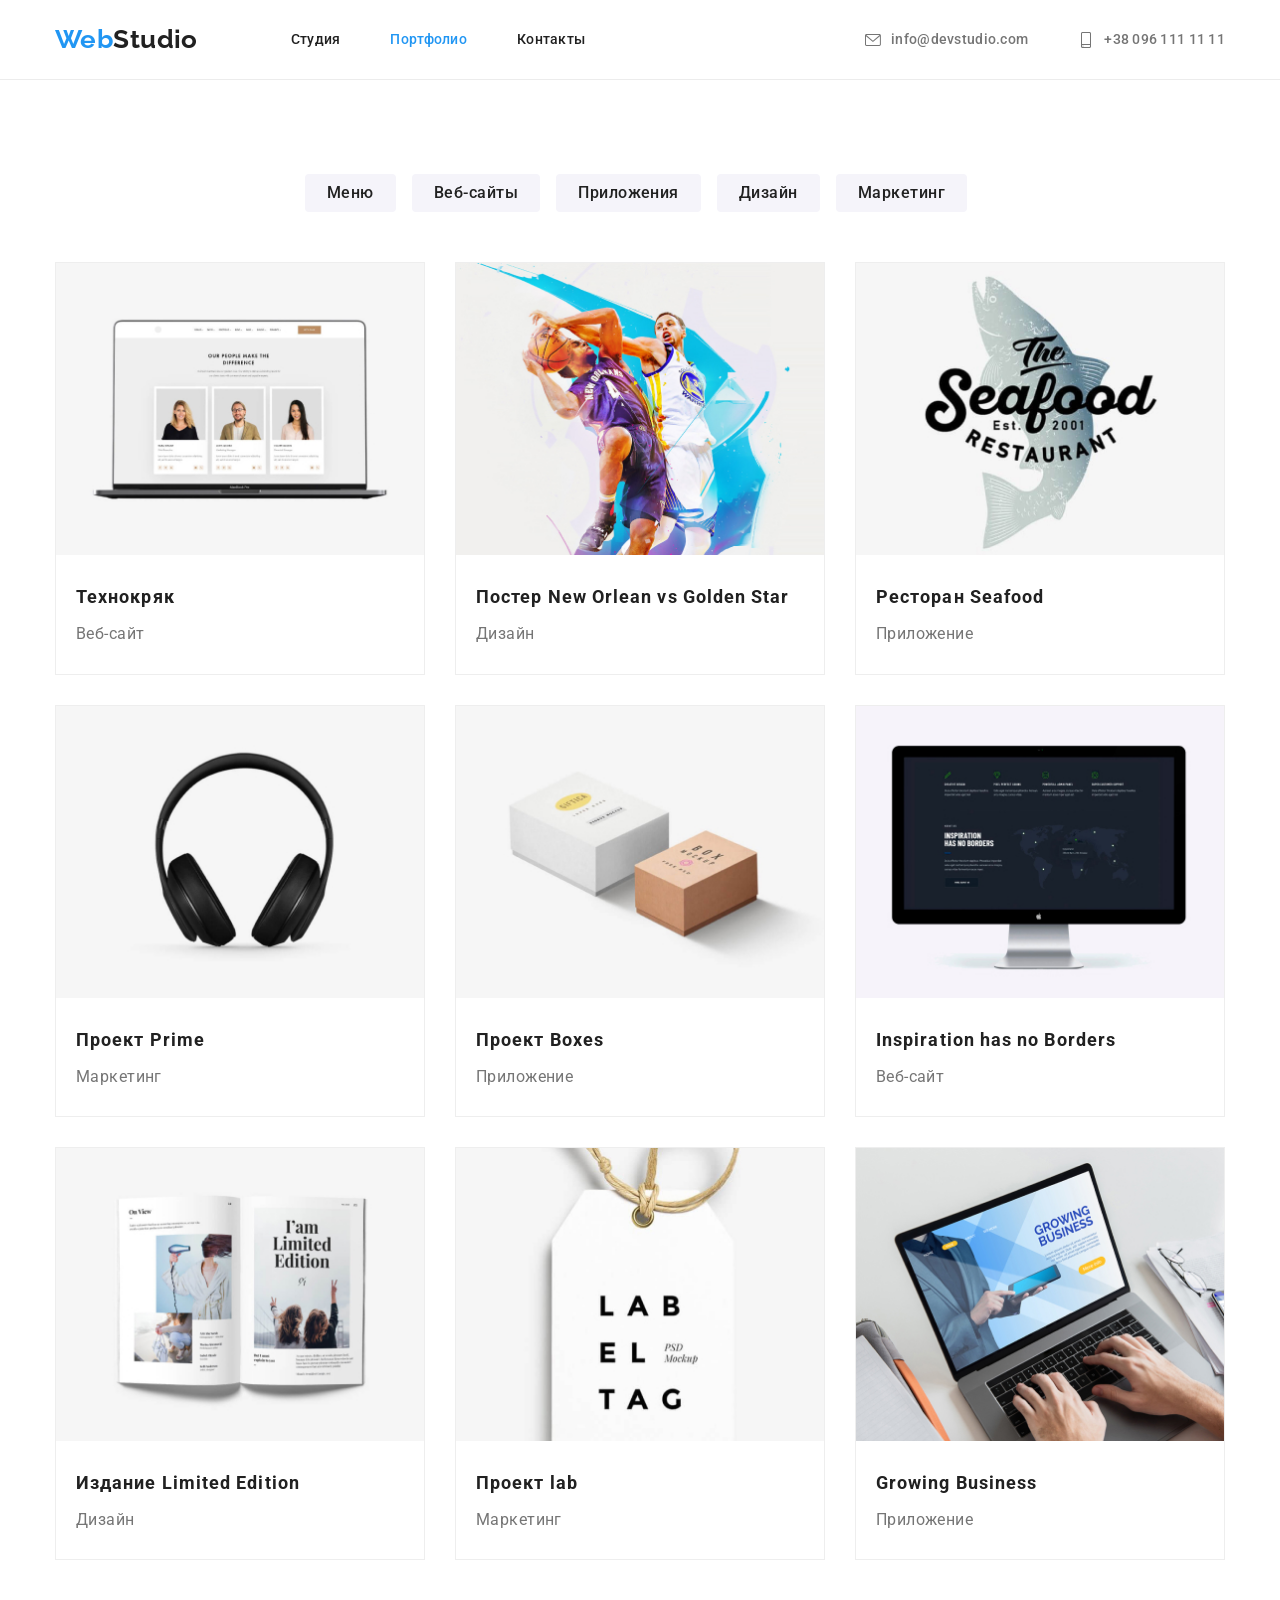
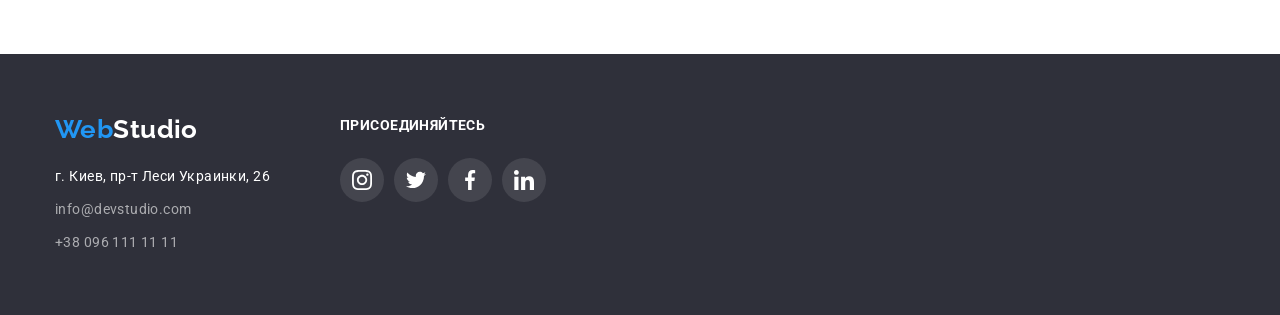
==== portfolio.html @ c25f3970 "Добавляет проэкт" ====
<!DOCTYPE html>
<html lang="ru">
  <head>
    <meta charset="UTF-8" />
    <meta name="viewport" content="width=device-width, initial-scale=1.0" />
    <title>Портфолио</title>
    <link rel="preconnect" href="https://fonts.gstatic.com" />
    <link
      href="https://fonts.googleapis.com/css2?family=Raleway:wght@700&family=Roboto:wght@400;500;700;900&display=swap"
      rel="stylesheet"
    />
    <link
      rel="stylesheet"
      href="https://cdnjs.cloudflare.com/ajax/libs/modern-normalize/1.0.0/modern-normalize.min.css"
    />
    <link rel="stylesheet" href="./css/common.css" />
    <link rel="stylesheet" href="./css/styles.css" />
  </head>
  <body>
    <header class="header-page">
      <div class="container header-container">
        <nav class="nav-container">
          <a href="./index.html" class="logo logo-for-header">Web<span class="logo-header">Studio</span></a>

          <ul class="site-nav list">
            <li class="site-nav-item"><a href="./index.html" class="link">Студия</a></li>
            <li class="site-nav-item"><a href="./portfolio.html" class="link current">Портфолио</a></li>
            <li class="site-nav-item"><a href="#" class="link">Контакты</a></li>
          </ul>
        </nav>

        <ul class="site-contacts list">
          <li class="site-contacts-item mail-with-margin">
            <a href="mailto:info@devstudio.com" class="link-contacts">
              <svg class="contact-icon">
                <use href="./img/icons/sprite.svg#icon-header-icon-envelope"></use>
              </svg>
              info@devstudio.com</a
            >
          </li>
          <li class="site-contacts-item">
            <a href="tel:+380961111111" class="link-contacts">
              <svg class="contact-icon">
                <use href="./img/icons/sprite.svg#icon-header-icon-smartphone"></use>
              </svg>
              +38 096 111 11 11</a
            >
          </li>
        </ul>
      </div>
    </header>

    <main>
      <section class="portfolio-section">
        <div class="container">
          <h1 class="visually-hidden">Портфолио</h1>
          <!-- Меню кнопок-фильтров -->
          <ul class="filter-list list">
            <li class="filter-list-item">
              <button type="button" class="button">Меню</button>
            </li>
            <li class="filter-list-item">
              <button type="button" class="button">Веб-сайты</button>
            </li>
            <li class="filter-list-item">
              <button type="button" class="button">Приложения</button>
            </li>
            <li class="filter-list-item">
              <button type="button" class="button">Дизайн</button>
            </li>
            <li class="filter-list-item">
              <button type="button" class="button">Маркетинг</button>
            </li>
          </ul>

          <!-- Список примеров работ -->

          <ul class="example-list list">
            <li class="item">
              <a href="#" class="link-card link">
                <div class="content">
                  <img
                    src="./img/portfolio-1.jpg"
                    alt="Главная страница веб-сайта"
                    width="370"
                    height="294"
                    class="img"
                  />
                </div>
                <div class="card-footer">
                  <h2 class="title">Технокряк</h2>
                  <p class="text">Веб-сайт</p>
                </div>
              </a>
            </li>
            <li class="item">
              <a href="#" class="link-card link">
                <div class="content">
                  <img
                    src="./img/portfolio-2.jpg"
                    alt="Два баскетболиста борются за мяч"
                    width="370"
                    height="294"
                    class="img"
                  />
                </div>

                <div class="card-footer">
                  <h2 class="title">Постер <span lang="en">New Orlean vs Golden Star</span></h2>
                  <p class="text">Дизайн</p>
                </div>
              </a>
            </li>
            <li class="item">
              <a href="#" class="link-card link">
                <div class="content">
                  <img
                    src="./img/portfolio-3.jpg"
                    alt="Логотип ресторана Seafood"
                    width="370"
                    height="294"
                    class="img"
                  />
                </div>
                <div class="card-footer">
                  <h2 class="title">Ресторан <span lang="en">Seafood</span></h2>
                  <p class="text">Приложение</p>
                </div>
              </a>
            </li>
            <li class="item">
              <a href="#" class="link-card link">
                <div class="content">
                  <img src="./img/portfolio-4.jpg" alt="Накладные наушники" width="370" height="294" class="img" />
                </div>
                <div class="card-footer">
                  <h2 class="title">Проект <span lang="en">Prime</span></h2>
                  <p class="text">Маркетинг</p>
                </div>
              </a>
            </li>
            <li class="item">
              <a href="#" class="link-card link">
                <div class="content">
                  <img
                    src="./img/portfolio-5.jpg"
                    alt="Одна большая и одна маленькая коробочки"
                    width="370"
                    height="294"
                    class="img"
                  />
                </div>
                <div class="card-footer">
                  <h2 class="title">Проект <span lang="en">Boxes</span></h2>
                  <p class="text">Приложение</p>
                </div>
              </a>
            </li>
            <li class="item">
              <a href="#" class="link-card link">
                <div class="content">
                  <img
                    src="./img/portfolio-6.jpg"
                    alt="Главная страница веб-сайта"
                    width="370"
                    height="294"
                    class="img"
                  />
                </div>
                <div class="card-footer">
                  <h2 class="title"><span lang="en">Inspiration has no Borders</span></h2>
                  <p class="text">Веб-сайт</p>
                </div>
              </a>
            </li>
            <li class="item">
              <a href="#" class="link-card link">
                <div class="content">
                  <img src="./img/potfolio-7.jpg" alt="Разворот книги" width="370" height="294" class="img" />
                </div>
                <div class="card-footer">
                  <h2 class="title">Издание <span lang="en">Limited Edition</span></h2>
                  <p class="text">Дизайн</p>
                </div>
              </a>
            </li>
            <li class="item">
              <a href="#" class="link-card link">
                <div class="content">
                  <img src="./img/portfolio-8.jpg" alt="Бирка" width="370" height="294" class="img" />
                </div>
                <div class="card-footer">
                  <h2 class="title">Проект <span lang="en">lab</span></h2>
                  <p class="text">Маркетинг</p>
                </div>
              </a>
            </li>
            <li class="item">
              <a href="#" class="link-card link">
                <div class="content">
                  <img
                    src="./img/portfolio-9.jpg"
                    alt="Ноутбук на котором набирают текст"
                    width="370"
                    height="294"
                    class="img"
                  />
                </div>
                <div class="card-footer">
                  <h2 lang="en" class="title">Growing Business</h2>
                  <p class="text">Приложение</p>
                </div>
              </a>
            </li>
          </ul>
        </div>
      </section>
    </main>

    <footer class="footer-page">
      <div class="container all-footer">
        <div class="footer-container">
          <a href="./index.html" class="logo logo-for-footer">Web<span class="logo-footer">Studio</span></a>
          <address class="address-container">
            <ul class="address-list list">
              <li class="address-list-item">
                <a href="https://goo.gl/maps/Ahhb2B3hDKV3ZpVi9" class="text" target="_blank" rel="noopener noreferrer"
                  >г. Киев, пр-т Леси Украинки, 26</a
                >
              </li>
              <li class="address-list-item"><a href="mailto:info@devstudio.com" class="link">info@devstudio.com</a></li>
              <li class="address-list-item"><a href="tel:+380961111111" class="link">+38 096 111 11 11</a></li>
            </ul>
          </address>
        </div>
        <div class="footer-container">
          <p class="text"><strong class="join">присоединяйтесь</strong></p>
          <ul class="social-list list">
            <li class="social-link-item">
              <a href="#" class="social-link social-footer"
                ><svg class="social-icon" width="20px" height="20px">
                  <use href="./img/icons/sprite.svg#icon-instagram"></use></svg
              ></a>
            </li>
            <li class="social-link-item">
              <a href="#" class="social-link social-footer"
                ><svg class="social-icon" width="20px" height="20px">
                  <use href="./img/icons/sprite.svg#icon-twitter"></use></svg
              ></a>
            </li>
            <li class="social-link-item">
              <a href="#" class="social-link social-footer"
                ><svg class="social-icon" width="20px" height="20px">
                  <use href="./img/icons/sprite.svg#icon-facebook"></use></svg
              ></a>
            </li>
            <li class="social-link-item">
              <a href="#" class="social-link social-footer"
                ><svg class="social-icon" width="20px" height="20px">
                  <use href="./img/icons/sprite.svg#icon-linkedin"></use></svg
              ></a>
            </li>
          </ul>
        </div>
      </div>
    </footer>
  </body>
</html>
---- css/common.css ----
body {
  background-color: var(--primary-bg-color);
  color: var(--text-main-color);

  font-family: Roboto, sans-serif;
  font-weight: 400;
  letter-spacing: 0.03em;
  font-size: 14px;
  line-height: 1.7;
}

:root {
  --text-main-color: #757575;
  --title-text-color: #212121;
  --accent-color: #2196f3;
  --primary-bg-color: #ffffff;
  --secondary-bg-color: #2f303a;
  --primary-white-color: #ffffff;
  --secondary-white-color: rgba(255, 255, 255, 0.6);
  --primary-bg-button: #f5f4fa;
  --icons-color: #afb1b8;
}

/* основной цвет фона #FFFFFF */
/* цвет основного текста #757575 */
/*вторичный цвет #212121 */
/* акцент #2196F3 */
/* белый #FFFFFF */
/*белый с прозрачностью rgba(255, 255, 255, 0.6) */
/* цвет фона шапки и футера #2F303A */
/* вторичный цвет фона #F5F4FA */
/* 1200*/

h1,
h2,
h3,
h4,
h5,
h6 {
  margin: 0;
}

ul,
ol {
  margin: 0;
  padding: 0;
}

p {
  margin: 0;
}

.img {
  display: block;
  max-width: 100%;
  height: auto;
}

.list {
  list-style: none;
}

.link {
  text-decoration: none;
}

.container {
  width: 1200px;
  padding-left: 15px;
  padding-right: 15px;
  margin-left: auto;
  margin-right: auto;
  /* outline: 2px solid tomato; */
}

/* ======== HEADER ======== */
/* ======== Site-nav ======== */

.header-page {
  padding-top: 24px;
  padding-bottom: 24px;
  border-bottom: 1px solid #ececec;
}

.container.header-container {
  display: flex;
  align-items: center;
}

.nav-container {
  display: flex;
  align-items: center;

  margin-right: auto;
}

.logo {
  color: #2196f3;
  text-decoration: none;

  font-family: Raleway;
  font-weight: 700;
  font-size: 26px;
  line-height: 1.2;
}

.logo.logo-for-header {
  margin-right: 93px;
}

.logo-header {
  color: #212121;
}

.site-nav {
  font-weight: 500;
  line-height: 1.14;
  letter-spacing: 0.02em;

  display: flex;
}

.site-nav-item {
  margin-right: 50px;
}

.site-nav-item:last-child {
  margin-right: 0;
}

.site-nav .link {
  color: var(--title-text-color);
  text-decoration: none;
  display: block;
}

.site-nav .link:hover,
.site-nav .link:focus {
  color: var(--accent-color);
}

.site-nav .link.current {
  color: var(--accent-color);
}

/* Contacts */

.site-contacts {
  font-weight: 500;
  line-height: 1.14;
  letter-spacing: 0.02em;

  display: flex;
  align-items: center;
}

.link-contacts {
  color: var(--text-main-color);
  text-decoration: none;
}

.link-contacts:hover,
.link-contacts:focus {
  color: var(--accent-color);
}

.mail-with-margin {
  margin-right: 50px;
}

.link-contacts {
  display: flex;
  justify-content: center;
  padding-top: 2px;
  padding-bottom: 2px;
}

.contact-icon {
  fill: currentColor;
  width: 16px;
  height: 16px;
  margin-right: 10px;
}

/* ======== END HEADER ======== */

/* ======== FOOTER ======== */

.container.all-footer {
  display: flex;
}

.footer-container {
  display: flex;
  flex-direction: column;
  padding-top: 60px;
  padding-bottom: 60px;
  max-width: 270px;
  margin-right: 70px;
}

.footer-container.join-container {
  padding-top: 68px;
}

.logo.logo-for-footer {
  display: flex;
  margin-bottom: 20px;
}

.logo-footer {
  color: #ffffff;
}

.footer-page {
  background-color: var(--secondary-bg-color);
}

.address-container {
  display: flex;
}

.address-list {
  font-style: normal;
  font-size: 14px;
  line-height: 1.7;

  display: flex;
  flex-direction: column;
}

.address-list-item {
  margin-bottom: 9px;
}

.address-list-item:last-child {
  margin-bottom: 0;
}

.address-list-item .text {
  color: var(--primary-white-color);
  text-decoration: none;
}

.address-list-item .link {
  color: var(--secondary-white-color);
  text-decoration: none;
}

.footer-container-social {
  display: flex;
  flex-direction: column;
  max-width: 270px;
}

.card-footer {
  padding: 24px 20px;
}

.card-footer .title {
  color: var(--title-text-color);

  font-weight: 700;
  font-size: 18px;
  line-height: 2;
  letter-spacing: 0.06em;
  margin-bottom: 4px;
  margin-top: 0;
}

.card-footer .text {
  font-size: 16px;
  line-height: 1.9;
  margin: 0;
  color: var(--text-main-color);
}

.join {
  text-transform: uppercase;
}

.footer-container > .text {
  margin-bottom: 20px;
  color: var(--primary-white-color);
}

.social-link.social-footer {
  background-color: rgba(255, 255, 255, 0.1);
  border-radius: 50%;
  color: #ffffff;
}

/* ======== END FOOTER ======== */

/* Hidden header */

.visually-hidden {
  position: absolute !important;
  clip: rect(1px 1px 1px 1px);
  clip: rect(1px, 1px, 1px, 1px);
  padding: 0 !important;
  border: 0 !important;
  height: 1px !important;
  width: 1px !important;
  overflow: hidden;
}

/* ======== END FOOTER ======== */
---- css/styles.css ----
/* ======== index.html ======== */

/* ================= HERO ================= */

.hero {
  text-align: center;

  border-color: var(--secondary-bg-color);
  background-image: linear-gradient(to right, rgba(47, 48, 58, 0.4), rgba(47, 48, 58, 0.4)), url(../img/hero.jpg);
  max-width: 1600px;
  margin-right: auto;
  margin-left: auto;
}

.hero-container {
  max-width: 700px;
  margin-left: auto;
  margin-right: auto;
  padding-bottom: 200px;
  padding-top: 200px;
}

.hero-title {
  color: #ffffff;

  font-weight: 900;
  font-size: 44px;
  line-height: 1.4;
  letter-spacing: 0.06em;
  text-transform: uppercase;

  margin-bottom: 30px;
}

.hero-button {
  color: #ffffff;
  background-color: var(--accent-color);
  box-shadow: 0px 4px 4px rgba(0, 0, 0, 0.15);
  border-radius: 4px;
  border: none;

  font-family: inherit;
  font-weight: 700;
  font-size: 16px;
  line-height: 1.9;
  letter-spacing: 0.06em;

  padding: 10px 32px;
}

/* ======== END HERO ======== */

/* ======== COMPONENTS ======== */

.section .section-title {
  color: var(--title-text-color);

  font-weight: 700;
  font-size: 36px;
  line-height: 1.17;
  text-align: center;

  margin-bottom: 50px;
}

/* ======== END COMPONENTS ======== */

/* ======== FEATURES ======== */

.section.features {
  padding-top: 94px;
  padding-bottom: 47px;
}

.feature-list {
  display: flex;
  flex-wrap: wrap;

  padding: 0;
  margin-top: -30px;
  margin-right: -30px;
  margin-bottom: 0;
}

.feature-list-item {
  flex-basis: calc(100% / 4 - 30px);
  margin-top: 30px;
  margin-right: 30px;
  width: 270px;
}

.feature-list-item:last-child {
  margin-right: 0;
}

.feature-list-item::before {
  content: '';
  display: block;
  height: 120px;
  background-color: var(--primary-bg-button);
  background-repeat: no-repeat;
  background-position: center;
  border-radius: 4px;
  margin-bottom: 30px;
}

.icon-antenna::before {
  content: '';
  background-image: url(../img/icons/features-antenna.svg);
  background-size: 66px 70px;
}

.icon-clock::before {
  content: '';
  background-image: url(../img/icons/features-clock.svg);
  background-size: 66px 70px;
}

.icon-diagram::before {
  content: '';
  background-image: url(../img/icons/features-diagram.svg);
  background-size: 66px 70px;
}

.icon-astronaut::before {
  content: '';
  background-image: url(../img/icons/features-astronaut.svg);
  background-size: 66px 70px;
}

.feature-list .title {
  color: var(--title-text-color);

  font-weight: 700;
  font-size: 14px;
  line-height: 1.14;
  text-transform: uppercase;

  margin-bottom: 10px;
}

/* ======== END FEATURES ======== */

/* ======== WORKS ======== */

.section.works {
  padding-top: 47px;
  padding-bottom: 94px;
}

.work-list {
  display: flex;
  align-items: center;
  justify-content: space-between;
  margin-top: 0;
  margin-bottom: 0;
  padding: 0;
}

.work-list-item {
  width: 370px;
}

/* ======== END WORKS ======== */

/* ======== OUR TEAM ======== */

.team-list {
  display: flex;
  flex-wrap: wrap;
  margin-top: -30px;
  margin-right: -30px;
  margin-bottom: 0;
  padding-left: 0;
}

.team-list-item {
  background-color: #ffffff;

  margin-top: 30px;
  margin-right: 30px;
  flex-basis: calc(100% / 4 - 30px);

  border-radius: 0px 0px 4px 4px;
  box-shadow: 0px 1px 3px rgba(0, 0, 0, 0.12), 0px 1px 1px rgba(0, 0, 0, 0.14), 0px 2px 1px rgba(0, 0, 0, 0.2);
}

.team-list-item:last-child {
  margin-right: 0;
}

.footer-card-team {
  padding-top: 30px;
  padding-bottom: 30px;
}

.team-list .title {
  color: var(--title-text-color);

  font-weight: 500;
  font-size: 16px;
  line-height: 1.9;
  text-align: center;

  margin-bottom: 10px;
}

.team-list .text {
  font-size: 16px;
  line-height: 1.9;
  margin-bottom: 16px;
}

.team-list-item {
  text-align: center;
}

.team-section {
  background-color: #f5f4fa;
  padding-bottom: 94px;
  padding-top: 94px;
}

/* ======== END OUR TEAM ======== */

/* ======== SOCIAL LINKS ========= */

.social-list {
  display: flex;
  justify-content: center;
}

.social-link {
  display: inline-flex;
  justify-content: center;
  align-items: center;
  color: #afb1b8;
  width: 44px;
  height: 44px;
  border-radius: 50%;
}

.social-link-item:not(:nth-last-child(1)) {
  margin-right: 10px;
}

.social-icon {
  fill: currentColor;
}

.social-link:hover,
.social-link:focus {
  color: #ffffff;
  background-color: var(--accent-color);
  border-radius: 50%;
}

/* ======== END SOCIAL LINKS ======== */

/* ======== OUR CLIENTS ======== */

.client-section {
  padding-top: 94px;
  padding-bottom: 50px;
}

.client-list {
  display: flex;
  flex-wrap: wrap;
  margin-top: -30px;
  margin-right: -30px;
}

.client-item {
  display: flex;
  margin-top: 30px;
  margin-right: 30px;
  width: 170px;
}

.client-link {
  color: var(--icons-color);
  border: 1px solid #afb1b8;
  border-radius: 4px;

  display: flex;
  justify-content: center;
  align-items: center;
  flex-basis: calc(100% / 6 - 30px);
  height: 90px;
}

.client-link:hover,
.client-link:focus {
  color: var(--accent-color);
  border: 1px solid var(--accent-color);
}

.client-icon {
  fill: currentColor;
}
/* ======== END OUR CLIENTS ======== */

/* ======== portfolio.html ======== */

.portfolio-section {
  padding-top: 94px;
  padding-bottom: 94px;
}

/* ======== FILTERS MENU ======== */

.filter-list {
  display: flex;
  justify-content: center;
  margin-bottom: 50px;
}

.filter-list-item:not(:nth-last-child(1)) {
  margin-right: 8px;
}

.button {
  color: var(--title-text-color);
  background-color: var(--primary-bg-button);

  font-family: inherit;
  font-weight: 500;
  font-size: 16px;
  line-height: 1.6;
  letter-spacing: 0.03em;
  margin-right: 8px;

  border: none;
  padding: 6px 22px;
  border-radius: 4px;
}

.button:hover,
.button:focus {
  color: var(--primary-white-color);
  background-color: var(--accent-color);
  box-shadow: 0px 3px 1px rgba(0, 0, 0, 0.1), 0px 1px 2px rgba(0, 0, 0, 0.08), 0px 2px 2px rgba(0, 0, 0, 0.12);
}

/* ======== END FILTERS MENU ======== */

/* ======== EXAMPLES ======== */

.example-list {
  display: flex;
  flex-wrap: wrap;
  margin-right: -30px;
  margin-top: -30px;
}

.item {
  margin-right: 30px;
  margin-top: 30px;
  width: calc((100% - 90px) / 3);
  border: 1px solid #eeeeee;
}

.item:hover,
.item:focus {
  box-shadow: 0px 4px 4px rgba(0, 0, 0, 0.25);
}

.example-list {
  text-decoration: none;
  color: var(--text-main-color);
}

/* ======== END EXAMPLES ======== */
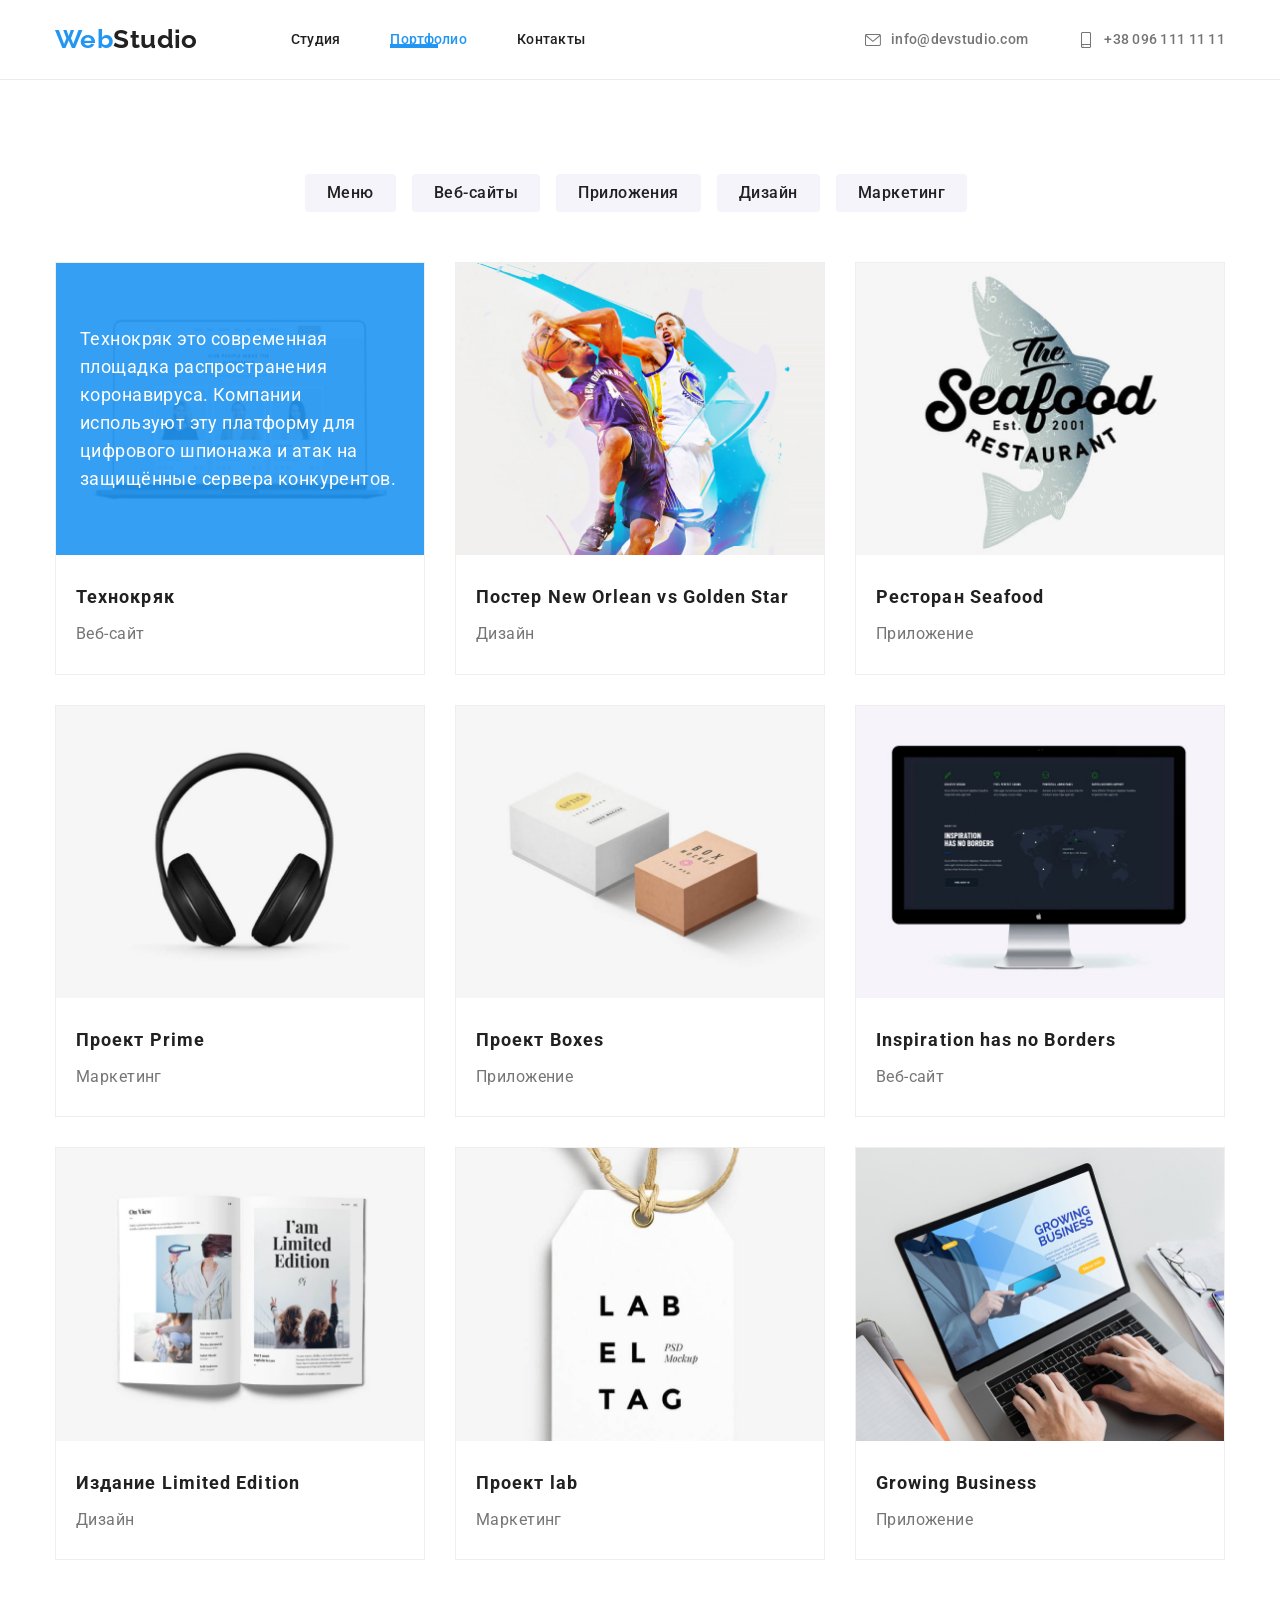
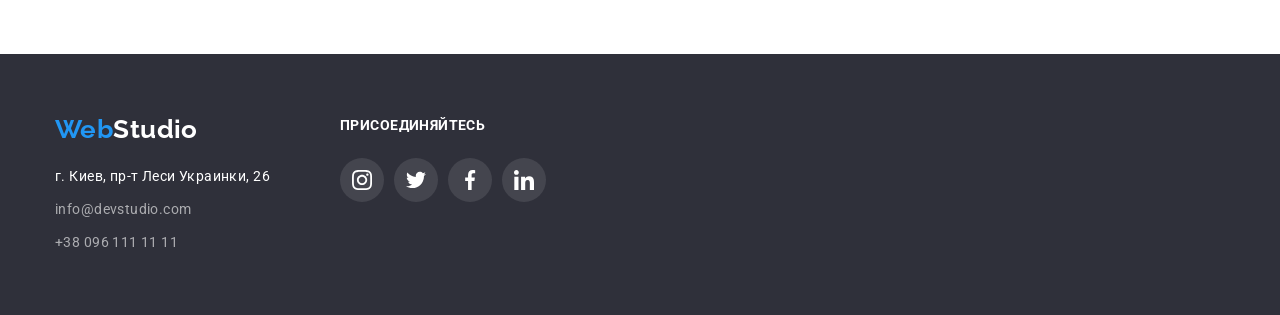
==== commit cdf40794: "Добавляет модальное окно" ====
--- a/portfolio.html
+++ b/portfolio.html
@@ -54,7 +54,9 @@
       <section class="portfolio-section">
         <div class="container">
           <h1 class="visually-hidden">Портфолио</h1>
+
           <!-- Меню кнопок-фильтров -->
+
           <ul class="filter-list list">
             <li class="filter-list-item">
               <button type="button" class="button">Меню</button>
@@ -79,13 +81,22 @@
             <li class="item">
               <a href="#" class="link-card link">
                 <div class="content">
-                  <img
-                    src="./img/portfolio-1.jpg"
-                    alt="Главная страница веб-сайта"
-                    width="370"
-                    height="294"
-                    class="img"
-                  />
+                  <!-- <div class="example-content-container"> -->
+                  <div class="example-img">
+                    <img
+                      src="./img/portfolio-1.jpg"
+                      alt="Главная страница веб-сайта"
+                      width="370"
+                      height="294"
+                      class="img"
+                    />
+                    <p class="example-content-description">
+                      Технокряк это современная площадка распространения коронавируса. Компании используют эту платформу
+                      для цифрового шпионажа и атак на защищённые сервера конкурентов.
+                    </p>
+                  </div>
+
+                  <!-- </div> -->
                 </div>
                 <div class="card-footer">
                   <h2 class="title">Технокряк</h2>
--- a/css/common.css
+++ b/css/common.css
@@ -122,6 +122,7 @@
 
 .site-nav-item {
   margin-right: 50px;
+  /* position: relative; */
 }
 
 .site-nav-item:last-child {
@@ -139,11 +140,25 @@
   color: var(--accent-color);
 }
 
-.site-nav .link.current {
+.link.current {
+  position: relative;
+  display: inline-block;
   color: var(--accent-color);
 }
 
-/* Contacts */
+.link.current::after {
+  content: '';
+  position: absolute;
+  display: block;
+  width: 48px;
+  height: 4px;
+  bottom: 0;
+  left: 0;
+  /* transform: translate(0, -100%); */
+  background-color: var(--accent-color);
+}
+
+/* ========= Contacts ========= */
 
 .site-contacts {
   font-weight: 500;
@@ -242,9 +257,14 @@
   text-decoration: none;
 }
 
-.address-list-item .link {
+.address-list-item > .link {
   color: var(--secondary-white-color);
   text-decoration: none;
+}
+
+.address-list-item > .link:hover,
+.address-list-item > .link:focus {
+  color: var(--accent-color);
 }
 
 .footer-container-social {
--- a/css/styles.css
+++ b/css/styles.css
@@ -33,6 +33,8 @@
 }
 
 .hero-button {
+  padding: 10px 32px;
+
   color: #ffffff;
   background-color: var(--accent-color);
   box-shadow: 0px 4px 4px rgba(0, 0, 0, 0.15);
@@ -44,8 +46,7 @@
   font-size: 16px;
   line-height: 1.9;
   letter-spacing: 0.06em;
-
-  padding: 10px 32px;
+  cursor: pointer;
 }
 
 /* ======== END HERO ======== */
@@ -161,6 +162,35 @@
   width: 370px;
 }
 
+.work-list-container {
+  position: relative;
+  display: flex;
+  justify-content: center;
+  align-items: flex-end;
+}
+
+.work-list-container::before {
+  content: '';
+  position: absolute;
+  left: 0;
+  bottom: 0;
+  width: 100%;
+  height: 70px;
+  background-color: rgba(47, 48, 58, 0.8);
+}
+
+.work-description {
+  position: absolute;
+  bottom: 27px;
+
+  text-transform: uppercase;
+  font-weight: 700;
+  color: var(--primary-white-color);
+  line-height: 1.143;
+
+  /* overflow-x: auto; */
+}
+
 /* ======== END WORKS ======== */
 
 /* ======== OUR TEAM ======== */
@@ -272,22 +302,21 @@
 }
 
 .client-item {
-  display: flex;
   margin-top: 30px;
   margin-right: 30px;
-  width: 170px;
+  flex-basis: calc(100% / 6 - 30px);
 }
 
 .client-link {
+  display: flex;
+  justify-content: center;
+  align-items: center;
+  width: 100%;
+  height: 90px;
+
   color: var(--icons-color);
   border: 1px solid #afb1b8;
   border-radius: 4px;
-
-  display: flex;
-  justify-content: center;
-  align-items: center;
-  flex-basis: calc(100% / 6 - 30px);
-  height: 90px;
 }
 
 .client-link:hover,
@@ -361,8 +390,12 @@
   border: 1px solid #eeeeee;
 }
 
-.item:hover,
-.item:focus {
+.link-card {
+  display: block;
+}
+
+.link-card:hover,
+.link-card:focus {
   box-shadow: 0px 4px 4px rgba(0, 0, 0, 0.25);
 }
 
@@ -371,4 +404,83 @@
   color: var(--text-main-color);
 }
 
+.example-img {
+  position: relative;
+}
+
+.example-content-description {
+  position: absolute;
+  top: 0;
+  left: 0;
+  padding: 62px 24px;
+
+  font-size: 18px;
+  line-height: 1.555;
+  color: var(--primary-white-color);
+}
+
+.example-img::before {
+  content: '';
+  display: block;
+  position: absolute;
+  top: 0;
+  left: 0;
+  width: 100%;
+  height: 100%;
+  background-color: rgba(33, 150, 243, 0.9);
+}
+
 /* ======== END EXAMPLES ======== */
+
+/* ======== MODAL WINDOW ======== */
+
+.backdrop {
+  position: fixed;
+  top: 0;
+  left: 0;
+  width: 100%;
+  height: 100%;
+  background-color: rgba(0, 0, 0, 0.2);
+}
+
+.modal {
+  position: absolute;
+  top: 0;
+  left: 0;
+  top: 50%;
+  left: 50%;
+  transform: translate(-50%, -50%);
+
+  height: 580px;
+  width: 528px;
+
+  background-color: #fff;
+}
+
+.backdrop.is-hidden {
+  visibility: hidden;
+  opacity: 0;
+  pointer-events: none;
+}
+
+.close-modal-button {
+  position: absolute;
+  top: 8px;
+  right: 8px;
+
+  display: flex;
+  justify-content: center;
+  align-items: center;
+
+  width: 30px;
+  height: 30px;
+  border-radius: 50%;
+  border: 1px solid rgba(0, 0, 0, 0.1);
+  padding: 0;
+
+  background-color: #fff;
+
+  cursor: pointer;
+}
+
+/* ======== END MODAL WINDOW ======== */
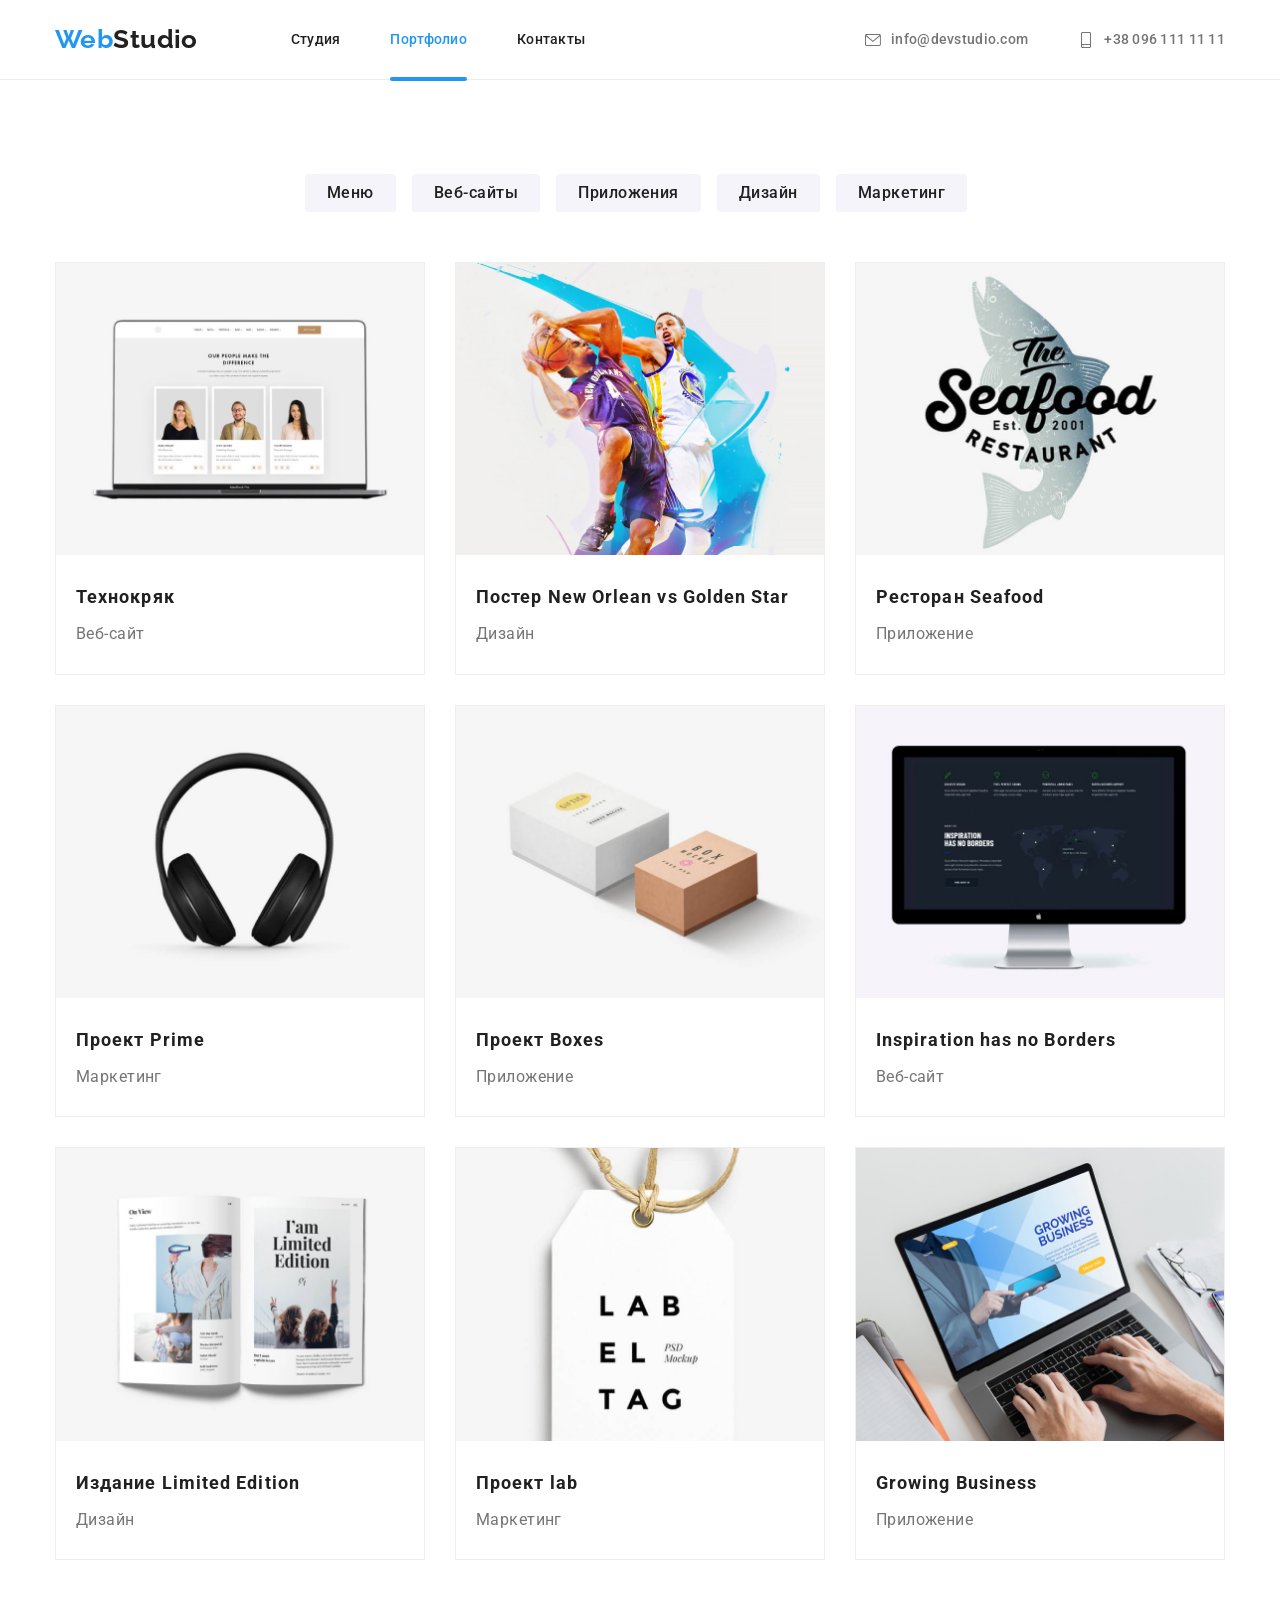
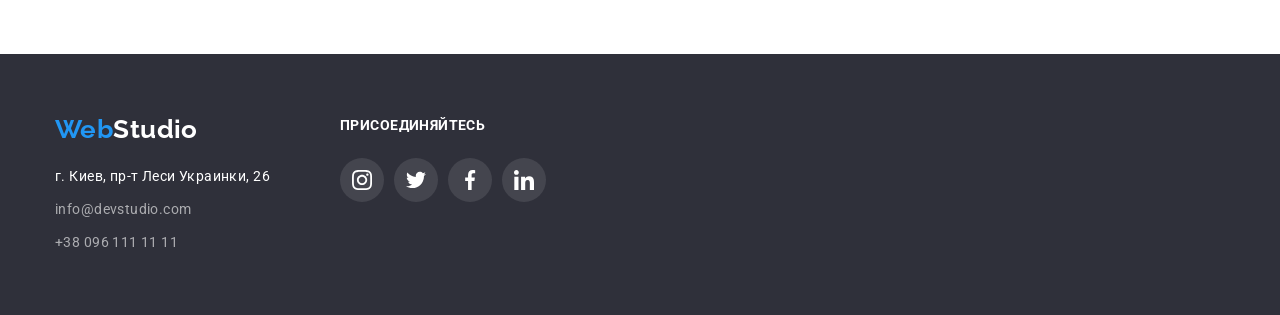
==== commit e2e13c73: "Добавляет подчеркивание текущей стр. + ховер на карточки в портфолио + модальное окно" ====
--- a/portfolio.html
+++ b/portfolio.html
@@ -81,7 +81,6 @@
             <li class="item">
               <a href="#" class="link-card link">
                 <div class="content">
-                  <!-- <div class="example-content-container"> -->
                   <div class="example-img">
                     <img
                       src="./img/portfolio-1.jpg"
@@ -95,8 +94,6 @@
                       для цифрового шпионажа и атак на защищённые сервера конкурентов.
                     </p>
                   </div>
-
-                  <!-- </div> -->
                 </div>
                 <div class="card-footer">
                   <h2 class="title">Технокряк</h2>
@@ -107,13 +104,19 @@
             <li class="item">
               <a href="#" class="link-card link">
                 <div class="content">
-                  <img
-                    src="./img/portfolio-2.jpg"
-                    alt="Два баскетболиста борются за мяч"
-                    width="370"
-                    height="294"
-                    class="img"
-                  />
+                  <div class="example-img">
+                    <img
+                      src="./img/portfolio-2.jpg"
+                      alt="Два баскетболиста борются за мяч"
+                      width="370"
+                      height="294"
+                      class="img"
+                    />
+                    <p class="example-content-description">
+                      Технокряк это современная площадка распространения коронавируса. Компании используют эту платформу
+                      для цифрового шпионажа и атак на защищённые сервера конкурентов.
+                    </p>
+                  </div>
                 </div>
 
                 <div class="card-footer">
@@ -125,13 +128,19 @@
             <li class="item">
               <a href="#" class="link-card link">
                 <div class="content">
-                  <img
-                    src="./img/portfolio-3.jpg"
-                    alt="Логотип ресторана Seafood"
-                    width="370"
-                    height="294"
-                    class="img"
-                  />
+                  <div class="example-img">
+                    <img
+                      src="./img/portfolio-3.jpg"
+                      alt="Логотип ресторана Seafood"
+                      width="370"
+                      height="294"
+                      class="img"
+                    />
+                    <p class="example-content-description">
+                      Технокряк это современная площадка распространения коронавируса. Компании используют эту платформу
+                      для цифрового шпионажа и атак на защищённые сервера конкурентов.
+                    </p>
+                  </div>
                 </div>
                 <div class="card-footer">
                   <h2 class="title">Ресторан <span lang="en">Seafood</span></h2>
@@ -142,7 +151,13 @@
             <li class="item">
               <a href="#" class="link-card link">
                 <div class="content">
-                  <img src="./img/portfolio-4.jpg" alt="Накладные наушники" width="370" height="294" class="img" />
+                  <div class="example-img">
+                    <img src="./img/portfolio-4.jpg" alt="Накладные наушники" width="370" height="294" class="img" />
+                    <p class="example-content-description">
+                      Технокряк это современная площадка распространения коронавируса. Компании используют эту платформу
+                      для цифрового шпионажа и атак на защищённые сервера конкурентов.
+                    </p>
+                  </div>
                 </div>
                 <div class="card-footer">
                   <h2 class="title">Проект <span lang="en">Prime</span></h2>
@@ -153,13 +168,19 @@
             <li class="item">
               <a href="#" class="link-card link">
                 <div class="content">
-                  <img
-                    src="./img/portfolio-5.jpg"
-                    alt="Одна большая и одна маленькая коробочки"
-                    width="370"
-                    height="294"
-                    class="img"
-                  />
+                  <div class="example-img">
+                    <img
+                      src="./img/portfolio-5.jpg"
+                      alt="Одна большая и одна маленькая коробочки"
+                      width="370"
+                      height="294"
+                      class="img"
+                    />
+                    <p class="example-content-description">
+                      Технокряк это современная площадка распространения коронавируса. Компании используют эту платформу
+                      для цифрового шпионажа и атак на защищённые сервера конкурентов.
+                    </p>
+                  </div>
                 </div>
                 <div class="card-footer">
                   <h2 class="title">Проект <span lang="en">Boxes</span></h2>
@@ -170,13 +191,19 @@
             <li class="item">
               <a href="#" class="link-card link">
                 <div class="content">
-                  <img
-                    src="./img/portfolio-6.jpg"
-                    alt="Главная страница веб-сайта"
-                    width="370"
-                    height="294"
-                    class="img"
-                  />
+                  <div class="example-img">
+                    <img
+                      src="./img/portfolio-6.jpg"
+                      alt="Главная страница веб-сайта"
+                      width="370"
+                      height="294"
+                      class="img"
+                    />
+                    <p class="example-content-description">
+                      Технокряк это современная площадка распространения коронавируса. Компании используют эту платформу
+                      для цифрового шпионажа и атак на защищённые сервера конкурентов.
+                    </p>
+                  </div>
                 </div>
                 <div class="card-footer">
                   <h2 class="title"><span lang="en">Inspiration has no Borders</span></h2>
@@ -187,7 +214,13 @@
             <li class="item">
               <a href="#" class="link-card link">
                 <div class="content">
-                  <img src="./img/potfolio-7.jpg" alt="Разворот книги" width="370" height="294" class="img" />
+                  <div class="example-img">
+                    <img src="./img/potfolio-7.jpg" alt="Разворот книги" width="370" height="294" class="img" />
+                    <p class="example-content-description">
+                      Технокряк это современная площадка распространения коронавируса. Компании используют эту платформу
+                      для цифрового шпионажа и атак на защищённые сервера конкурентов.
+                    </p>
+                  </div>
                 </div>
                 <div class="card-footer">
                   <h2 class="title">Издание <span lang="en">Limited Edition</span></h2>
@@ -198,7 +231,13 @@
             <li class="item">
               <a href="#" class="link-card link">
                 <div class="content">
-                  <img src="./img/portfolio-8.jpg" alt="Бирка" width="370" height="294" class="img" />
+                  <div class="example-img">
+                    <img src="./img/portfolio-8.jpg" alt="Бирка" width="370" height="294" class="img" />
+                    <p class="example-content-description">
+                      Технокряк это современная площадка распространения коронавируса. Компании используют эту платформу
+                      для цифрового шпионажа и атак на защищённые сервера конкурентов.
+                    </p>
+                  </div>
                 </div>
                 <div class="card-footer">
                   <h2 class="title">Проект <span lang="en">lab</span></h2>
@@ -209,13 +248,19 @@
             <li class="item">
               <a href="#" class="link-card link">
                 <div class="content">
-                  <img
-                    src="./img/portfolio-9.jpg"
-                    alt="Ноутбук на котором набирают текст"
-                    width="370"
-                    height="294"
-                    class="img"
-                  />
+                  <div class="example-img">
+                    <img
+                      src="./img/portfolio-9.jpg"
+                      alt="Ноутбук на котором набирают текст"
+                      width="370"
+                      height="294"
+                      class="img"
+                    />
+                    <p class="example-content-description">
+                      Технокряк это современная площадка распространения коронавируса. Компании используют эту платформу
+                      для цифрового шпионажа и атак на защищённые сервера конкурентов.
+                    </p>
+                  </div>
                 </div>
                 <div class="card-footer">
                   <h2 lang="en" class="title">Growing Business</h2>
--- a/css/common.css
+++ b/css/common.css
@@ -150,12 +150,13 @@
   content: '';
   position: absolute;
   display: block;
-  width: 48px;
+  width: 100%;
   height: 4px;
-  bottom: 0;
+  bottom: -212%;
   left: 0;
   /* transform: translate(0, -100%); */
   background-color: var(--accent-color);
+  border-radius: 2px;
 }
 
 /* ========= Contacts ========= */
--- a/css/styles.css
+++ b/css/styles.css
@@ -417,6 +417,12 @@
   font-size: 18px;
   line-height: 1.555;
   color: var(--primary-white-color);
+  opacity: 0;
+}
+
+.example-img:hover::before,
+.example-content-description:hover {
+  opacity: 1;
 }
 
 .example-img::before {
@@ -428,6 +434,7 @@
   width: 100%;
   height: 100%;
   background-color: rgba(33, 150, 243, 0.9);
+  opacity: 0;
 }
 
 /* ======== END EXAMPLES ======== */
